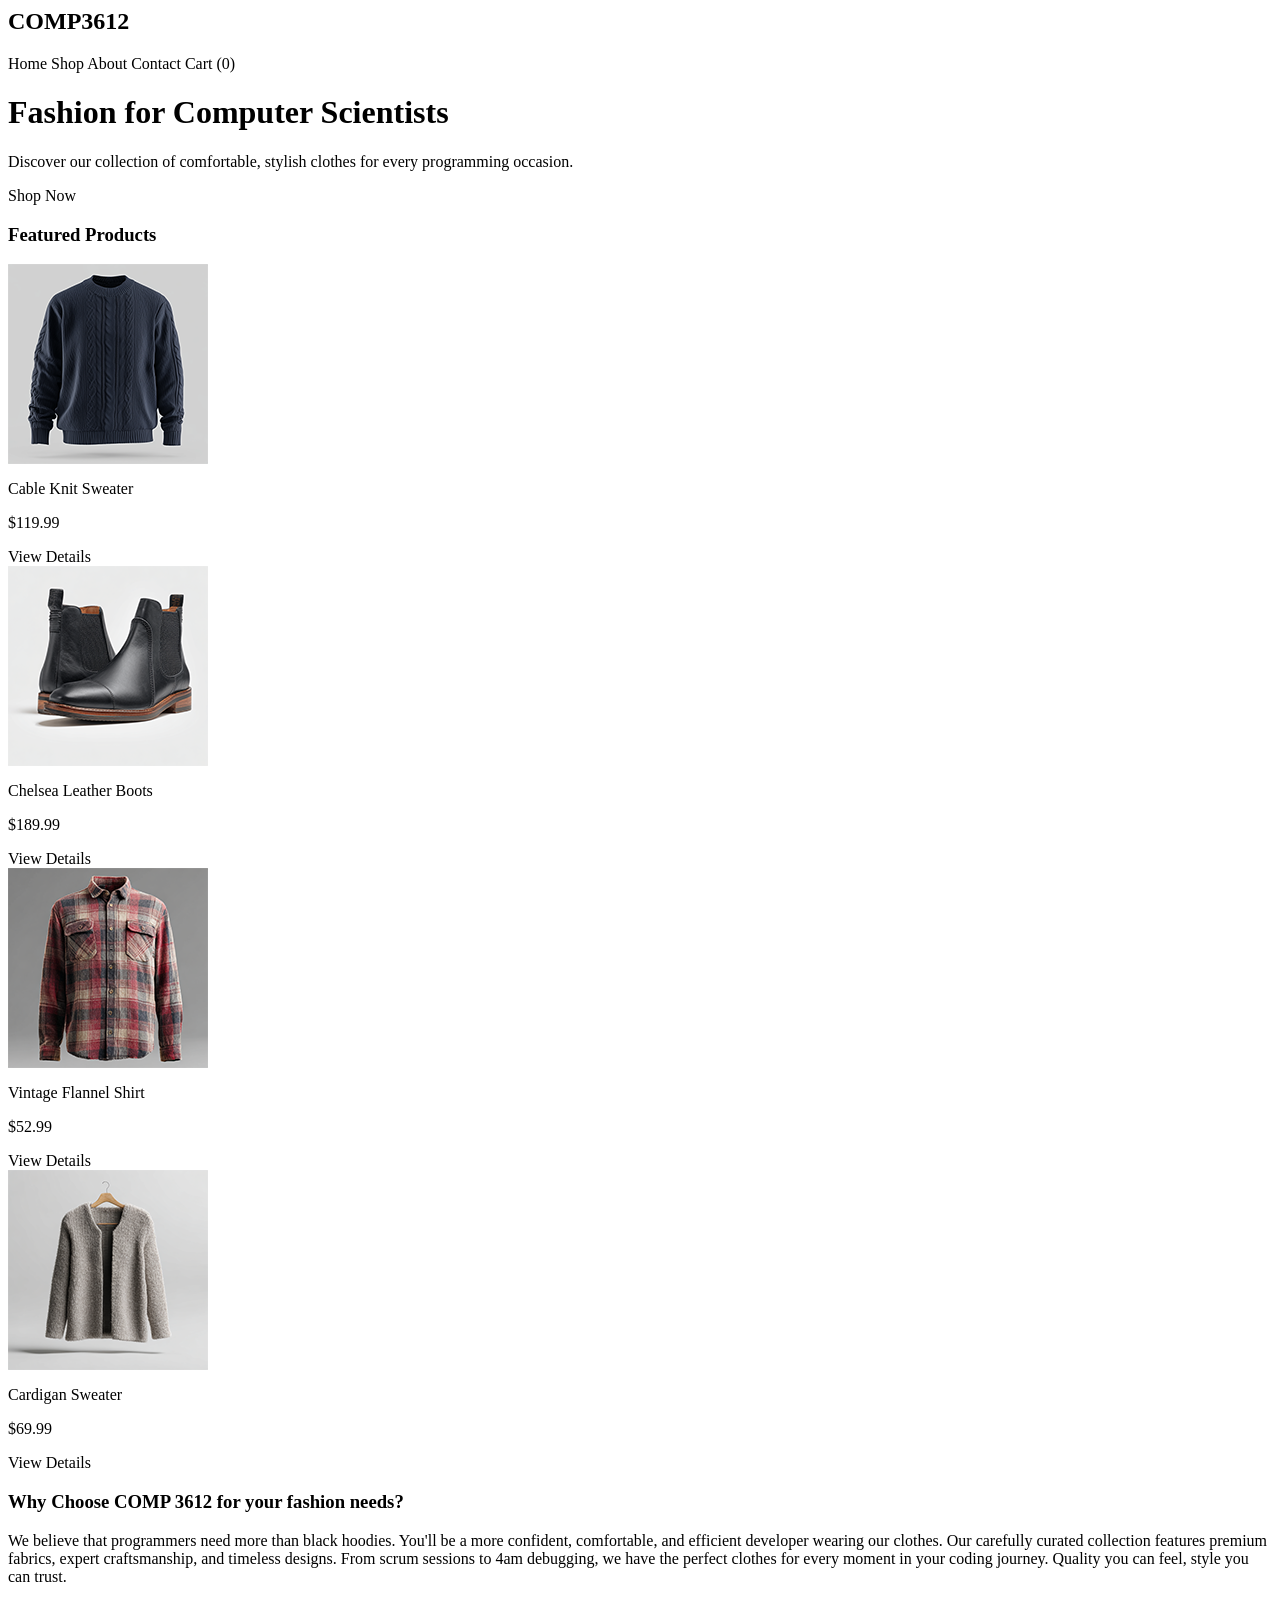
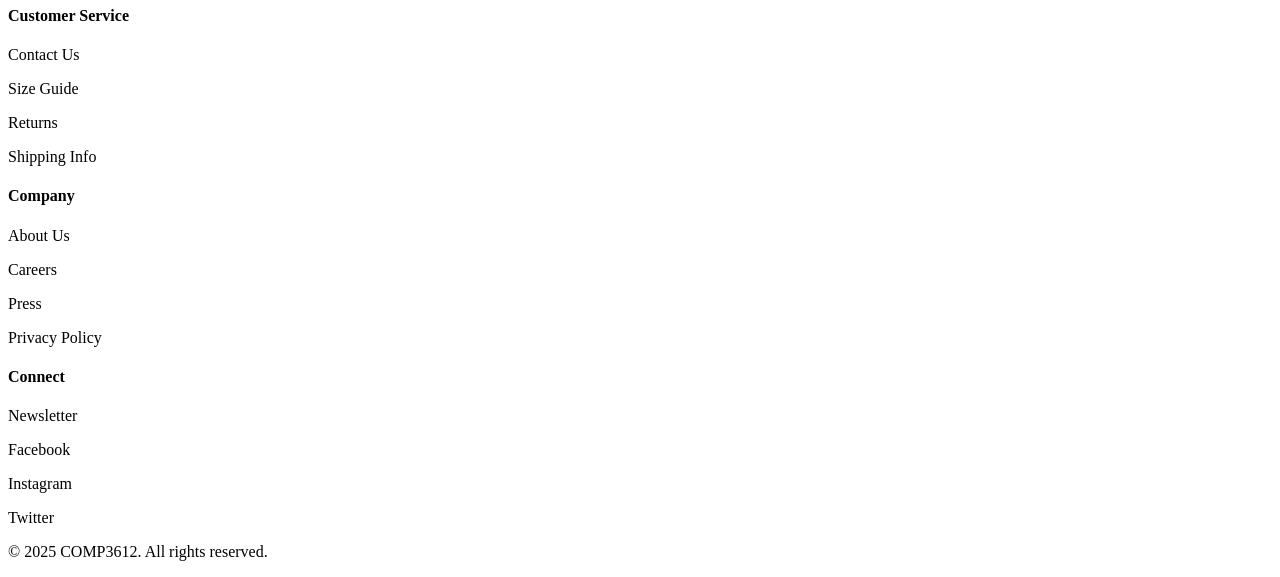
==== index.html @ 3c0b26a4 "home page text added" ====
<html>
    <head>

    </head>
    <body>
        <div>
            <h2> COMP3612 </h2>
            <a> Home </a>
            <a> Shop </a>
            <a> About </a>
            <a> Contact </a>
            <a> Cart (0) </a>
        </div>
        <h1> Fashion for Computer Scientists </h1>
        <p> Discover our collection of comfortable, stylish clothes for every programming occasion. </p>
        <a> Shop Now </a>
        <h3> Featured Products </h3>
        <div>
            <img src="images/003-small-front.png">
            <p> Cable Knit Sweater </p>
            <p> $119.99 </p>
            <a> View Details </a>
        </div>
        <div>
            <img src="images/008-small-front.png">
            <p> Chelsea Leather Boots </p>
            <p> $189.99 </p>
            <a> View Details </a>
        </div>
        <div>
            <img src="images/011-small-front.png">
            <p> Vintage Flannel Shirt </p>
            <p> $52.99 </p>
            <a> View Details </a>
        </div>
        <div>
            <img src="images/009-small-front.png">
            <p> Cardigan Sweater </p>
            <p> $69.99 </p>
            <a> View Details </a>
        </div>
        <h3> Why Choose COMP 3612 for your fashion needs? </h3>
        <p> We believe that programmers need more than black hoodies. You'll be a more confident, comfortable, and efficient 
            developer wearing our clothes. Our carefully curated collection features premium fabrics, expert craftsmanship,
             and timeless designs. From scrum sessions to 4am debugging, we have the perfect clothes for every moment in your
              coding journey. Quality you can feel, style you can trust.</p>
    </body>
    <h4> Customer Service </h4>
    <p> Contact Us </p>
    <p> Size Guide </p>
    <p> Returns </p>
    <p> Shipping Info </p>
    <h4> Company </h4>
    <p> About Us </p>
    <p> Careers </p>
    <p> Press</p>
    <p> Privacy Policy </p>
    <h4> Connect </h4>
    <p> Newsletter </p>
    <p> Facebook </p>
    <p> Instagram </p>
    <p> Twitter </p>
    <p> &copy; 2025 COMP3612. All rights reserved. </p>
</html>
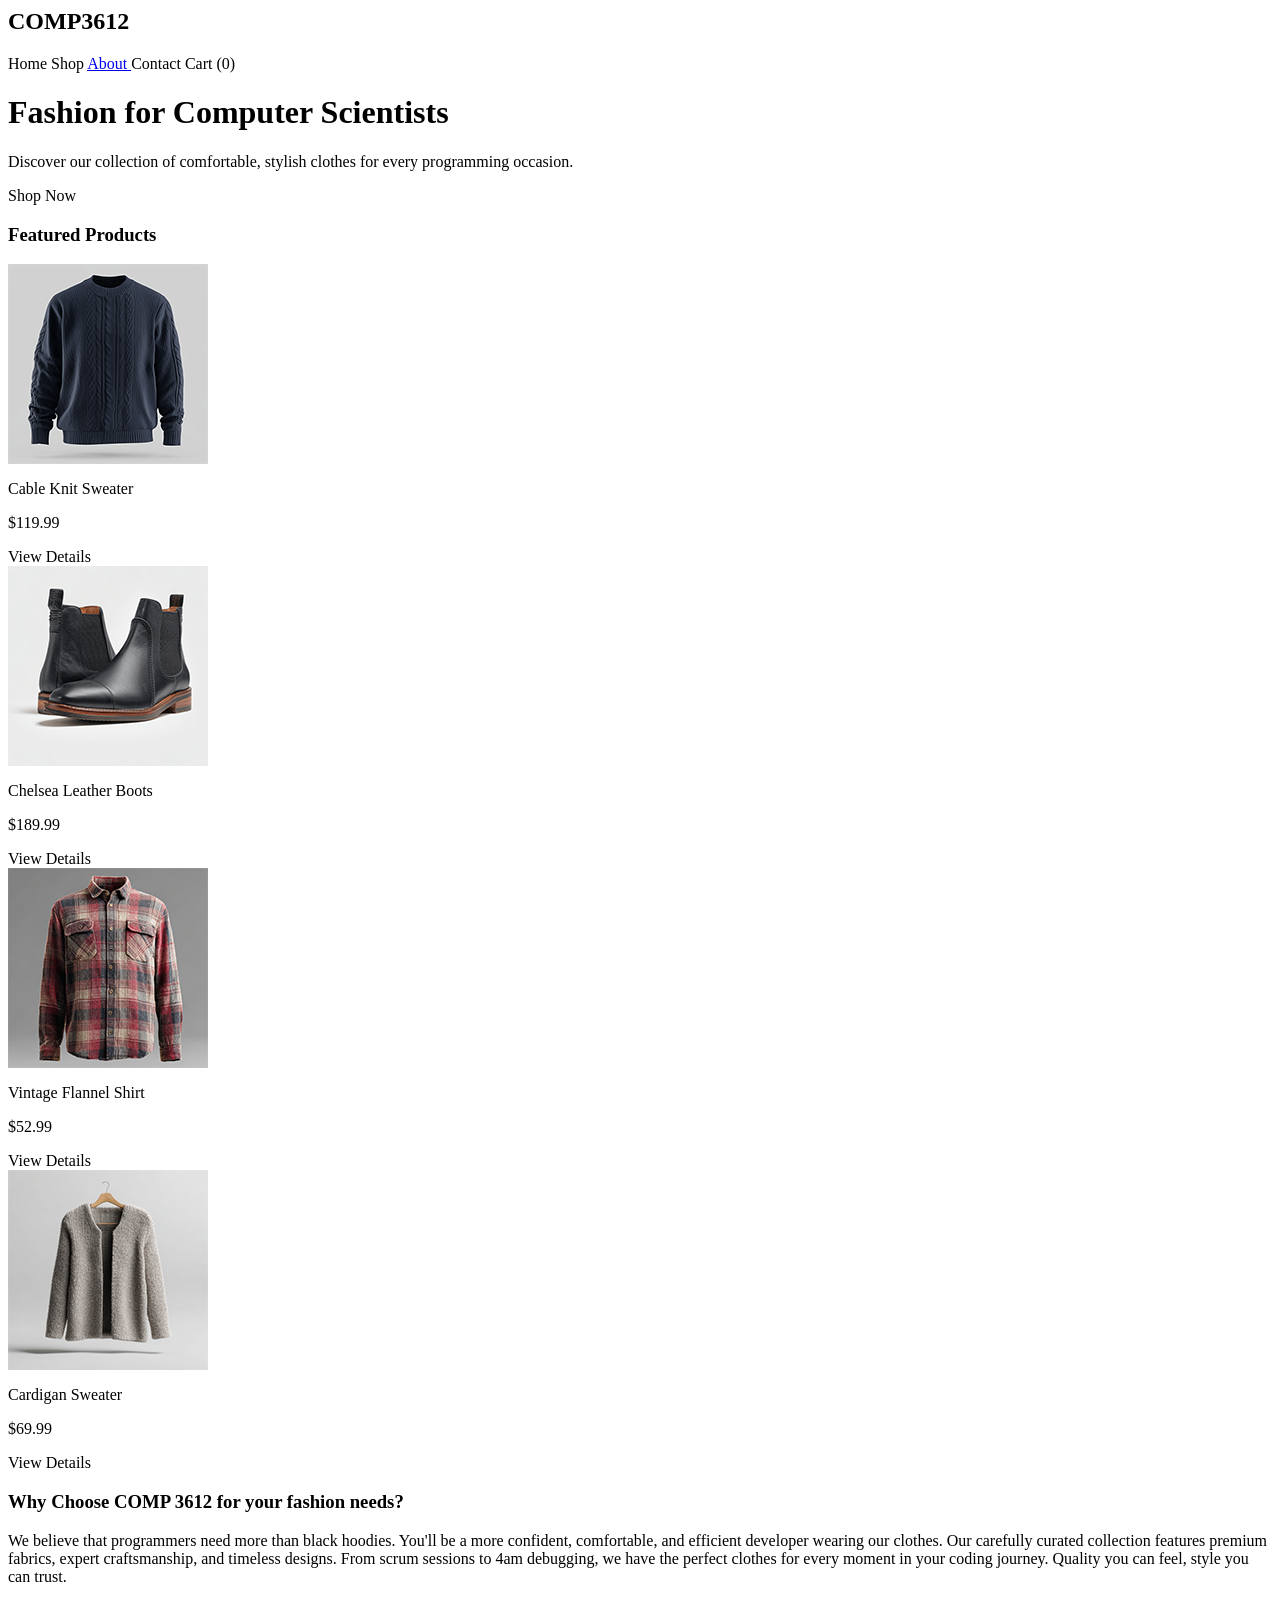
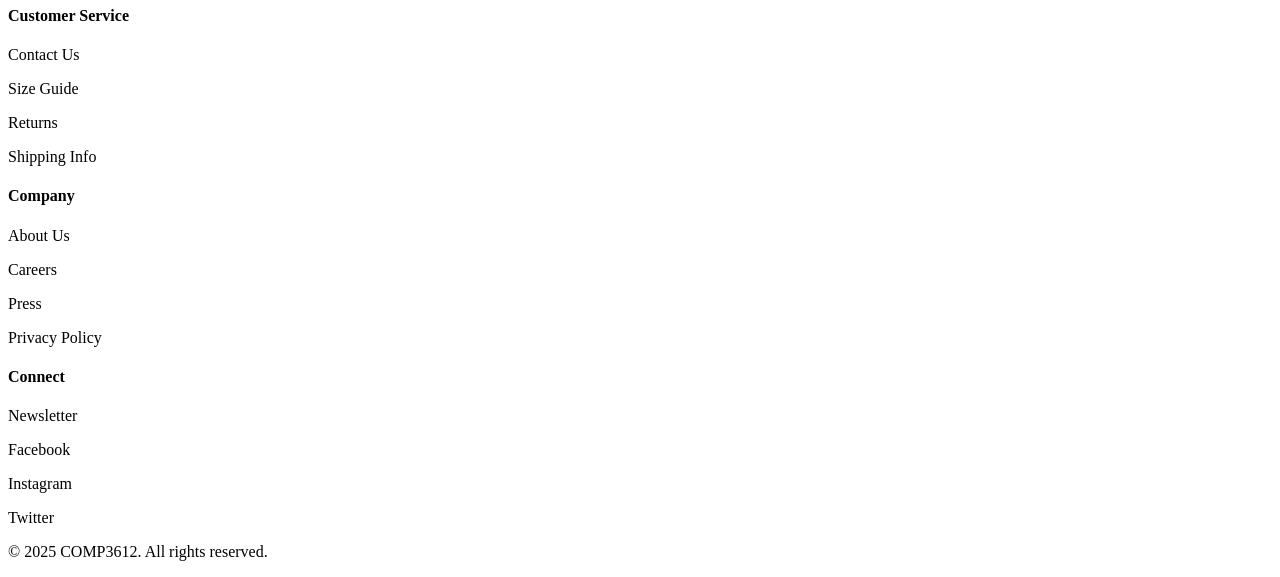
==== commit 83528ce2: "added all text" ====
--- a/index.html
+++ b/index.html
@@ -7,7 +7,7 @@
             <h2> COMP3612 </h2>
             <a> Home </a>
             <a> Shop </a>
-            <a> About </a>
+            <a href="about.html"> About </a>
             <a> Contact </a>
             <a> Cart (0) </a>
         </div>
@@ -40,25 +40,30 @@
             <a> View Details </a>
         </div>
         <h3> Why Choose COMP 3612 for your fashion needs? </h3>
-        <p> We believe that programmers need more than black hoodies. You'll be a more confident, comfortable, and efficient 
+        <p> 
+            We believe that programmers need more than black hoodies. You'll be a more confident, comfortable, and efficient 
             developer wearing our clothes. Our carefully curated collection features premium fabrics, expert craftsmanship,
              and timeless designs. From scrum sessions to 4am debugging, we have the perfect clothes for every moment in your
-              coding journey. Quality you can feel, style you can trust.</p>
+            coding journey. Quality you can feel, style you can trust.
+        </p>
+        <div>
+            <h4> Customer Service </h4>
+            <p> Contact Us </p>
+            <p> Size Guide </p>
+            <p> Returns </p>
+            <p> Shipping Info </p>
+            <h4> Company </h4>
+            <p> About Us </p>
+            <p> Careers </p>
+            <p> Press</p>
+            <p> Privacy Policy </p>
+            <h4> Connect </h4>
+            <p> Newsletter </p>
+            <p> Facebook </p>
+            <p> Instagram </p>
+            <p> Twitter </p>
+            <p> &copy; 2025 COMP3612. All rights reserved. </p>
+        </div>
     </body>
-    <h4> Customer Service </h4>
-    <p> Contact Us </p>
-    <p> Size Guide </p>
-    <p> Returns </p>
-    <p> Shipping Info </p>
-    <h4> Company </h4>
-    <p> About Us </p>
-    <p> Careers </p>
-    <p> Press</p>
-    <p> Privacy Policy </p>
-    <h4> Connect </h4>
-    <p> Newsletter </p>
-    <p> Facebook </p>
-    <p> Instagram </p>
-    <p> Twitter </p>
-    <p> &copy; 2025 COMP3612. All rights reserved. </p>
+    
 </html>
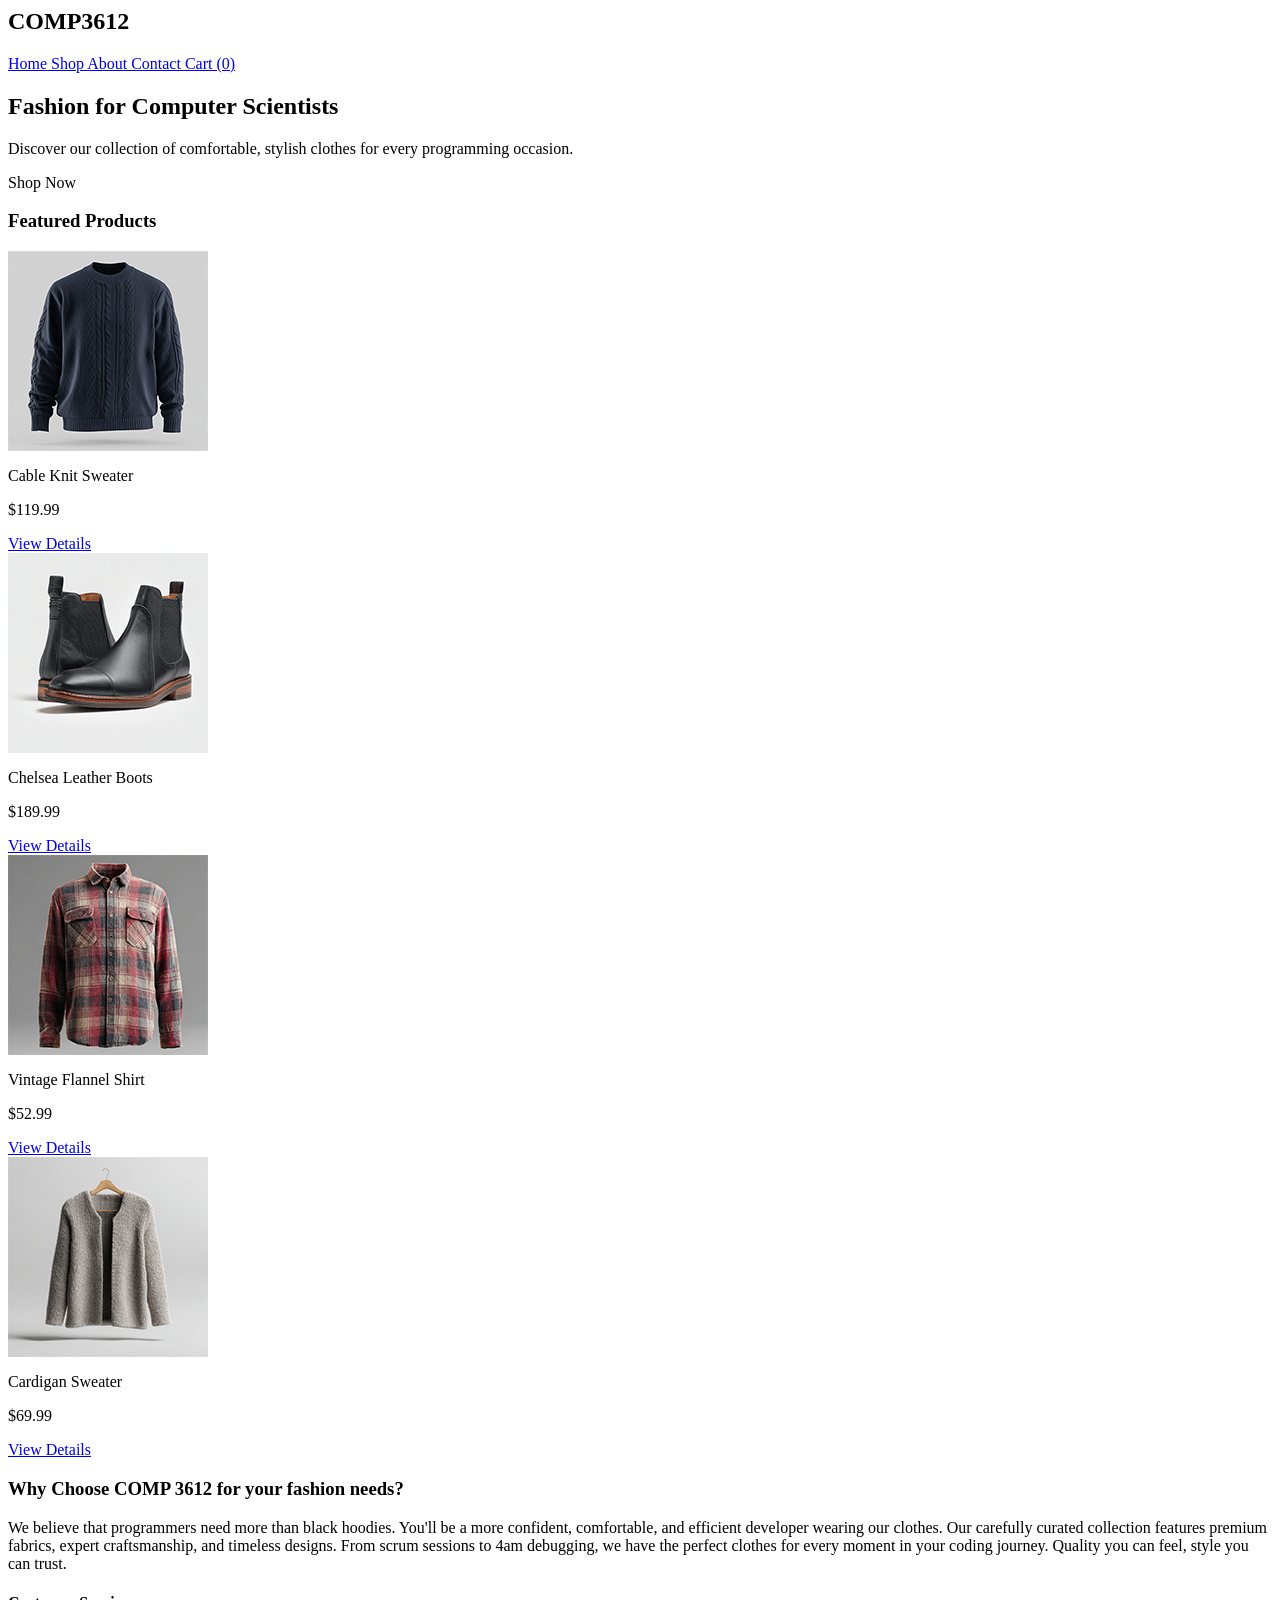
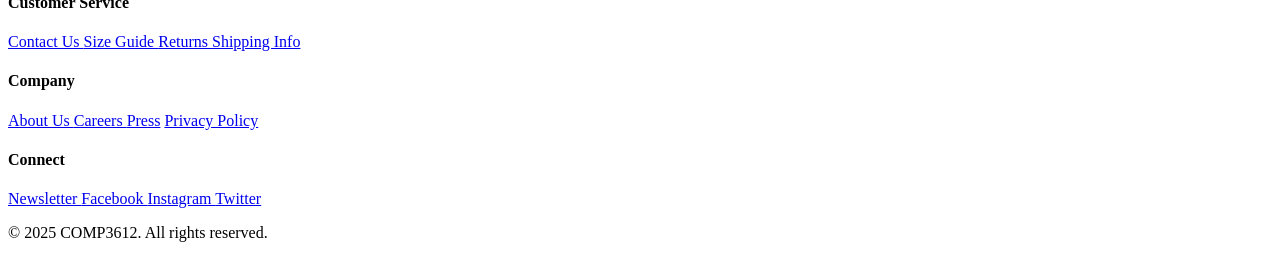
==== commit 9b9dc62a: "improved html files" ====
--- a/index.html
+++ b/index.html
@@ -1,43 +1,48 @@
 <html>
     <head>
-
+        <link rel="stylesheet" href="style.css">
     </head>
     <body>
-        <div>
+        <header>
             <h2> COMP3612 </h2>
-            <a> Home </a>
-            <a> Shop </a>
-            <a href="about.html"> About </a>
-            <a> Contact </a>
-            <a> Cart (0) </a>
-        </div>
-        <h1> Fashion for Computer Scientists </h1>
-        <p> Discover our collection of comfortable, stylish clothes for every programming occasion. </p>
-        <a> Shop Now </a>
-        <h3> Featured Products </h3>
+            <nav>
+                <a href="index.html"> Home </a>
+                <a href="#"> Shop </a>
+                <a href="about.html"> About </a>
+                <a href="#"> Contact </a>
+                <a href="#"> Cart (0) </a>
+            </nav> 
+        </header>
+        <section>
+            <h1> Fashion for Computer Scientists </h1>
+            <p> Discover our collection of comfortable, stylish clothes for every programming occasion. </p>
+            <a> Shop Now </a>
+        </section>
+        <section>
+            <h3> Featured Products </h3>
         <div>
             <img src="images/003-small-front.png">
             <p> Cable Knit Sweater </p>
             <p> $119.99 </p>
-            <a> View Details </a>
+            <a href="product.html"> View Details </a>
         </div>
         <div>
             <img src="images/008-small-front.png">
             <p> Chelsea Leather Boots </p>
             <p> $189.99 </p>
-            <a> View Details </a>
+            <a href="#"> View Details </a>
         </div>
         <div>
             <img src="images/011-small-front.png">
             <p> Vintage Flannel Shirt </p>
             <p> $52.99 </p>
-            <a> View Details </a>
+            <a href="#"> View Details </a>
         </div>
         <div>
             <img src="images/009-small-front.png">
             <p> Cardigan Sweater </p>
             <p> $69.99 </p>
-            <a> View Details </a>
+            <a href="#"> View Details </a>
         </div>
         <h3> Why Choose COMP 3612 for your fashion needs? </h3>
         <p> 
@@ -46,24 +51,25 @@
              and timeless designs. From scrum sessions to 4am debugging, we have the perfect clothes for every moment in your
             coding journey. Quality you can feel, style you can trust.
         </p>
-        <div>
+        <footer>
+        </section>  
             <h4> Customer Service </h4>
-            <p> Contact Us </p>
-            <p> Size Guide </p>
-            <p> Returns </p>
-            <p> Shipping Info </p>
+            <a href="#"> Contact Us </a>
+            <a href="#"> Size Guide </a>
+            <a href="#"> Returns </a>
+            <a href="#"> Shipping Info </a>
             <h4> Company </h4>
-            <p> About Us </p>
-            <p> Careers </p>
-            <p> Press</p>
-            <p> Privacy Policy </p>
+            <a href="#"> About Us </a>
+            <a href="#"> Careers </a>
+            <a href="#"> Press</a>
+            <a href="#"> Privacy Policy </a>
             <h4> Connect </h4>
-            <p> Newsletter </p>
-            <p> Facebook </p>
-            <p> Instagram </p>
-            <p> Twitter </p>
+            <a href="#"> Newsletter </a>
+            <a href="#"> Facebook </a>
+            <a href="#"> Instagram </a>
+            <a href="#"> Twitter </a>
             <p> &copy; 2025 COMP3612. All rights reserved. </p>
-        </div>
+        </footer>
     </body>
     
 </html>
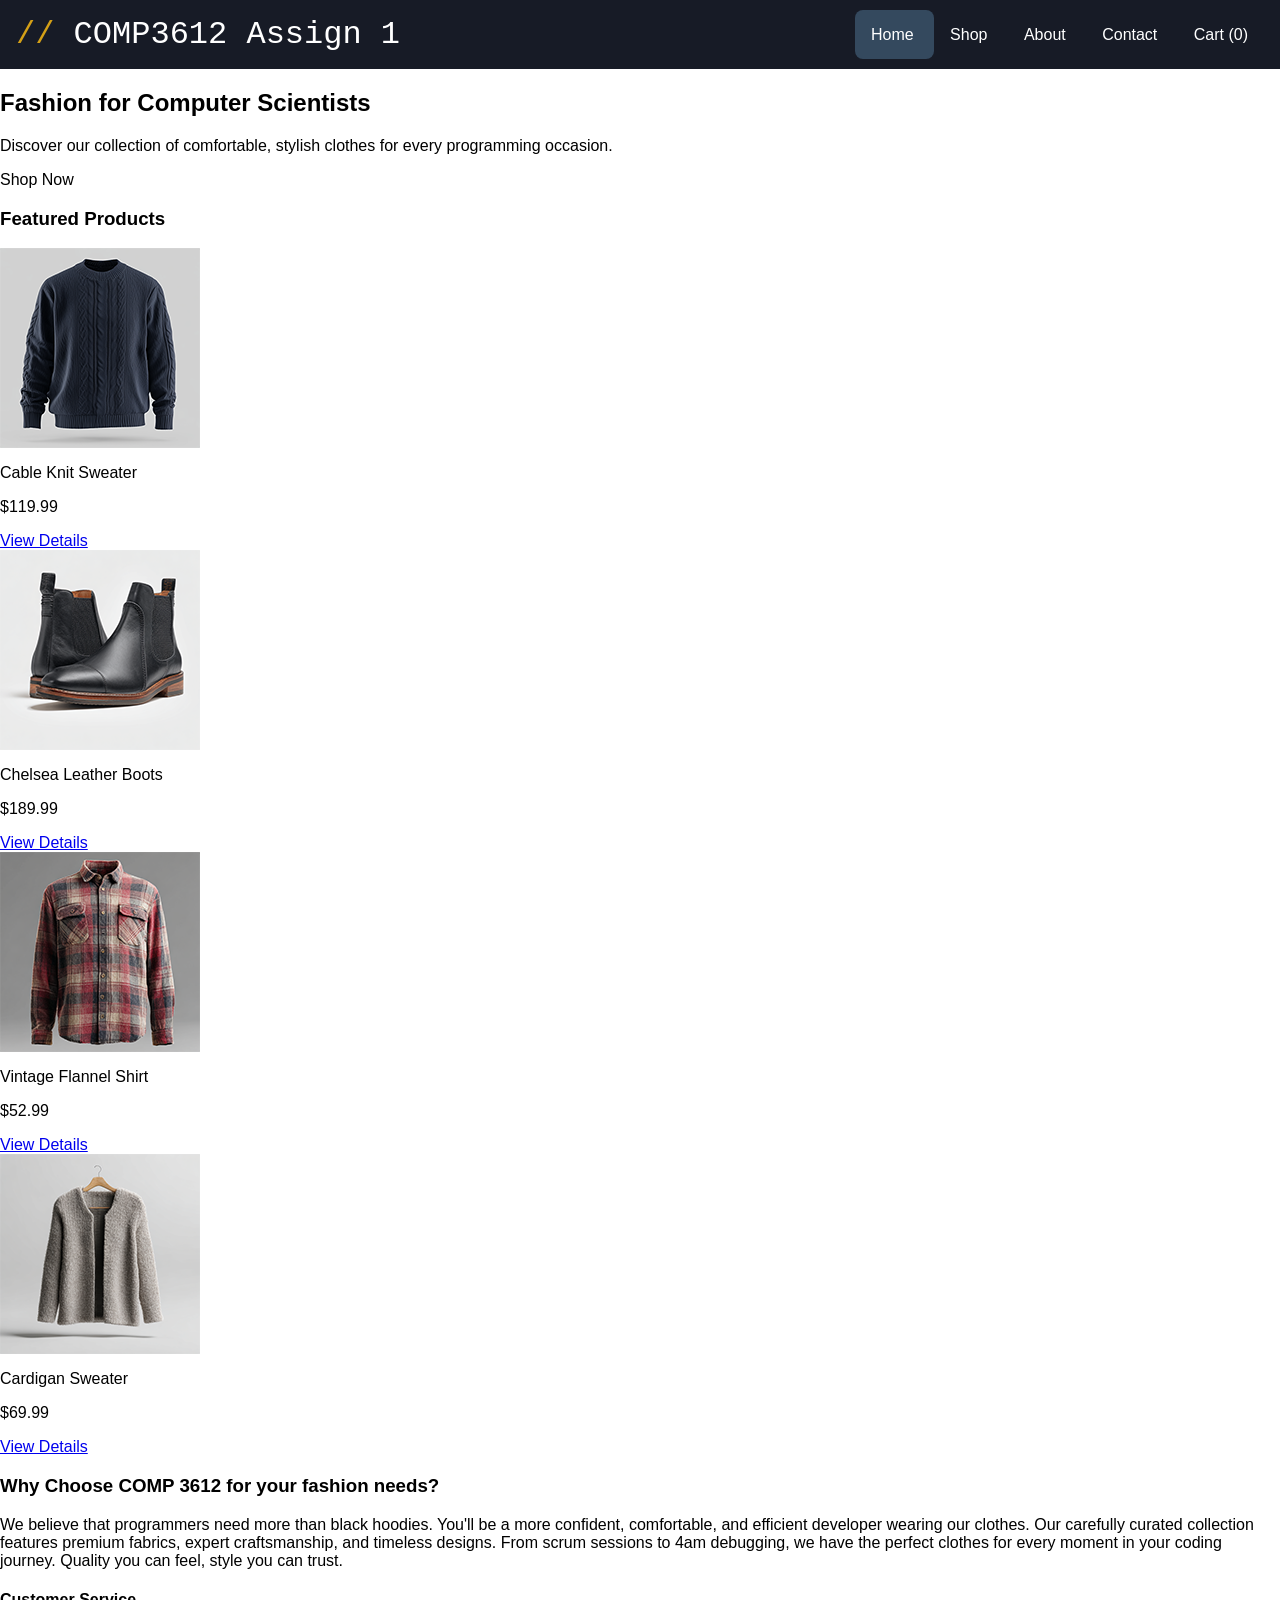
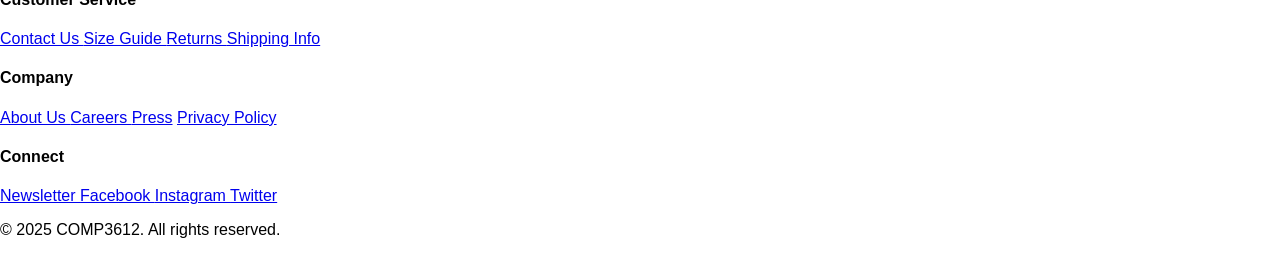
==== commit 1fa1f29b: "created headers" ====
--- a/index.html
+++ b/index.html
@@ -4,9 +4,12 @@
     </head>
     <body>
         <header>
-            <h2> COMP3612 </h2>
+            <div class="title">
+                <span id="title-logo"> // </span>
+                <span> COMP3612 Assign 1 </span>
+            </div>
             <nav>
-                <a href="index.html"> Home </a>
+                <a href="index.html" class="active"> Home </a>
                 <a href="#"> Shop </a>
                 <a href="about.html"> About </a>
                 <a href="#"> Contact </a>
--- a/style.css
+++ b/style.css
@@ -0,0 +1,38 @@
+body { 
+    margin: 0;
+    font-family: sans-serif;
+}
+
+header {
+    display: grid;
+    background-color: #171B26;
+    grid-template-columns: 1fr auto;
+    align-items: center;
+    grid-auto-flow: column;
+    padding: 1rem;
+}
+
+.title {
+    font-family: "JetBrains Mono", monospace;
+    font-size: 2rem;
+    color: white;
+}
+
+#title-logo {
+    color: #d4a017;
+}
+
+nav a {
+    color: white;
+    padding: 1rem;
+    border-radius: 0.5rem;
+    text-decoration: none;
+}
+
+nav .active {
+    background-color: #34495e;
+}
+
+.hero {
+    
+}
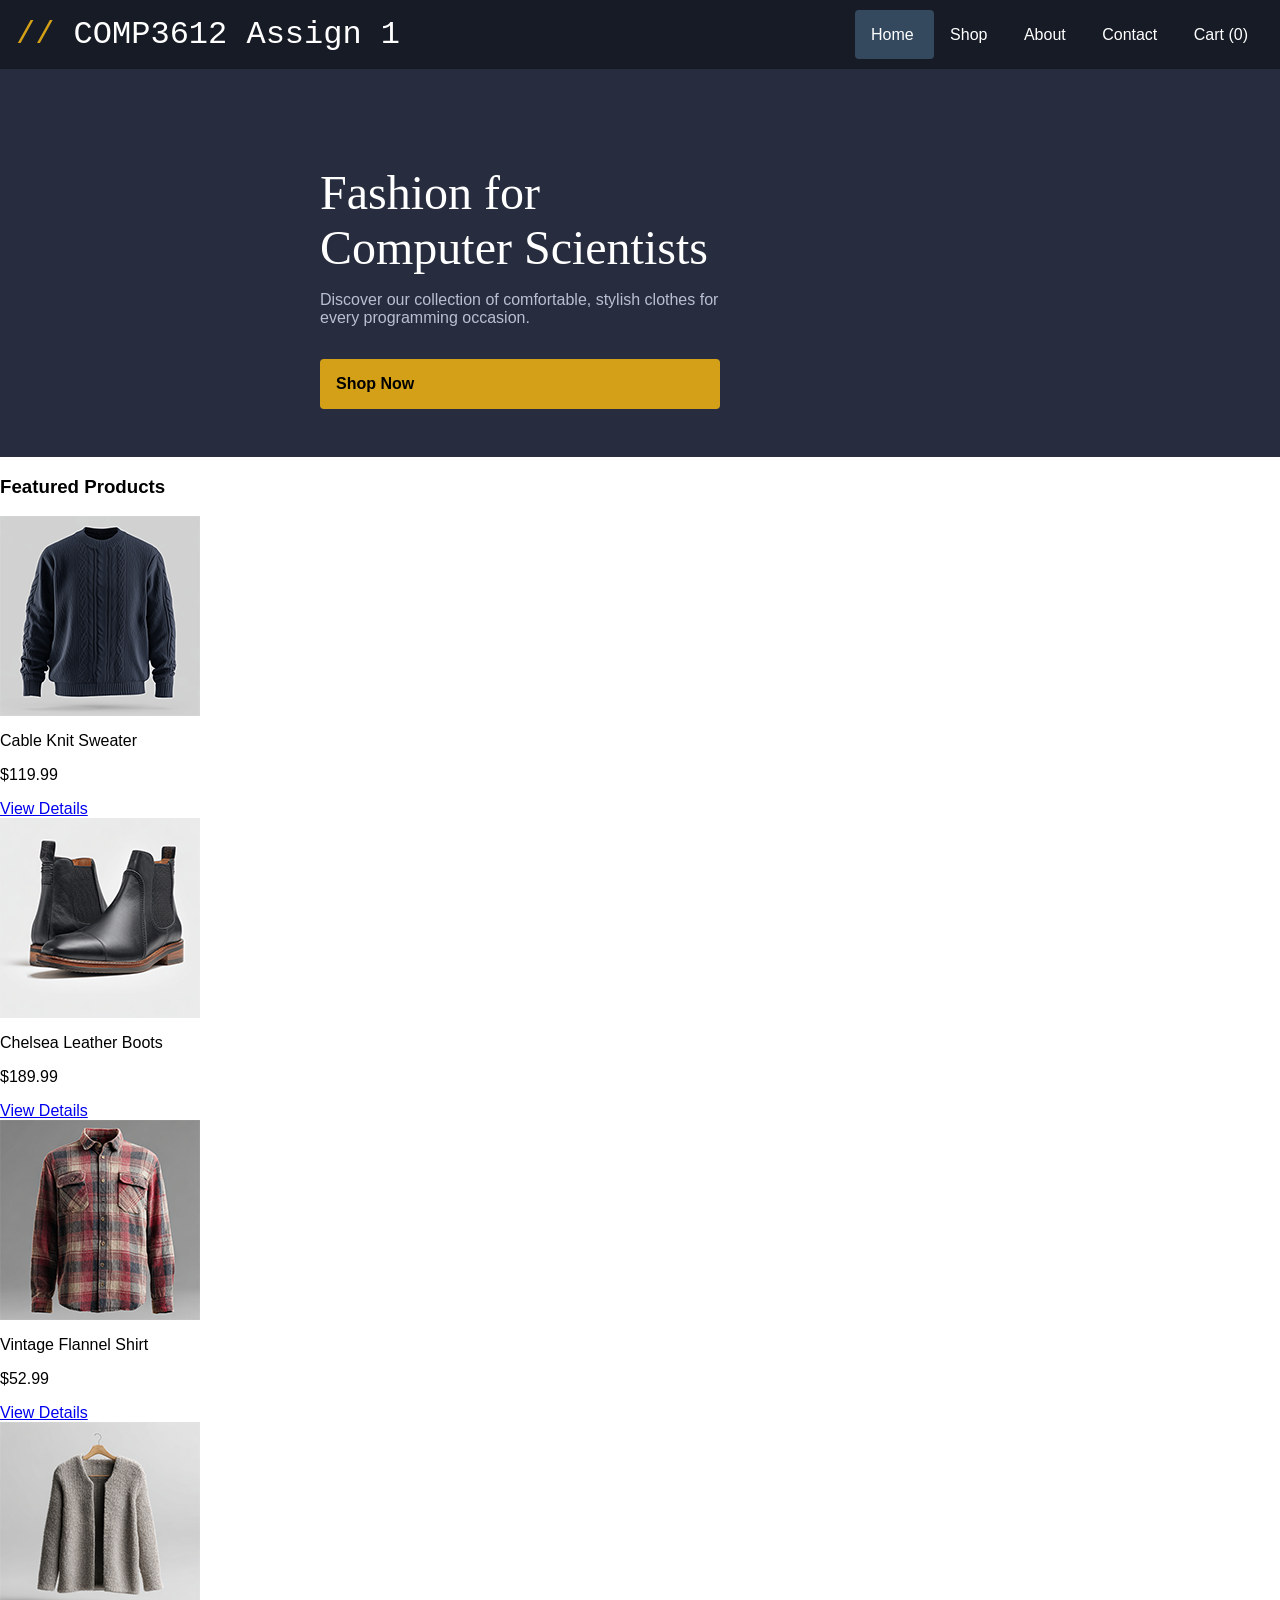
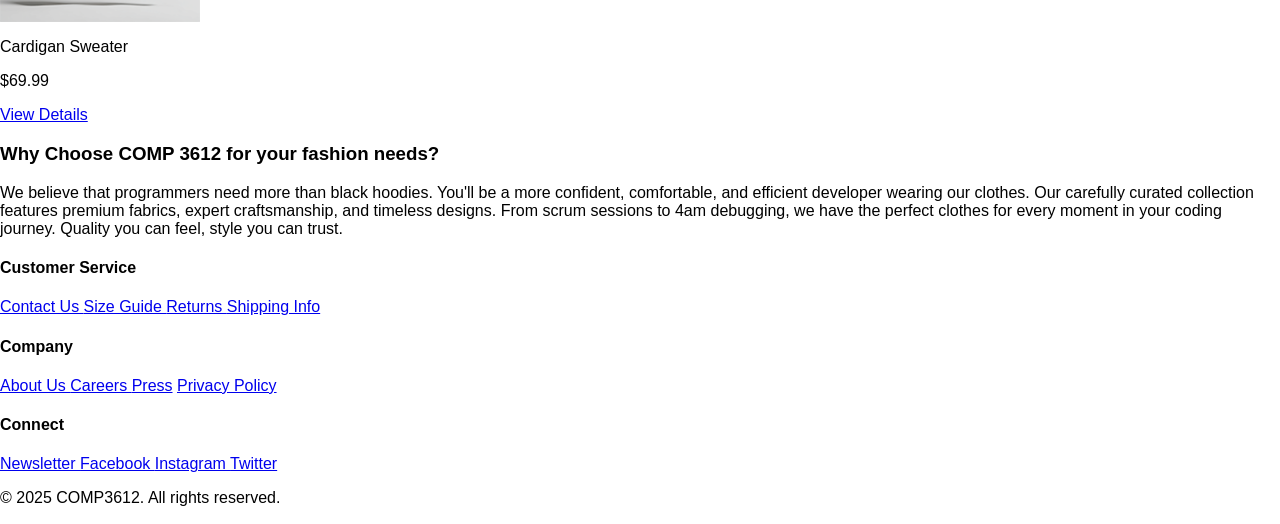
==== commit 4cbc2589: "styled index hero" ====
--- a/index.html
+++ b/index.html
@@ -5,7 +5,7 @@
     <body>
         <header>
             <div class="title">
-                <span id="title-logo"> // </span>
+                <span class="title-logo"> // </span>
                 <span> COMP3612 Assign 1 </span>
             </div>
             <nav>
@@ -16,10 +16,12 @@
                 <a href="#"> Cart (0) </a>
             </nav> 
         </header>
-        <section>
-            <h1> Fashion for Computer Scientists </h1>
-            <p> Discover our collection of comfortable, stylish clothes for every programming occasion. </p>
-            <a> Shop Now </a>
+        <section class="hero">
+            <div class="hero-contents">
+                <h1> Fashion for Computer Scientists </h1>
+                <p> Discover our collection of comfortable, stylish clothes for every programming occasion. </p>
+                <a> Shop Now </a>
+            </div>
         </section>
         <section>
             <h3> Featured Products </h3>
--- a/style.css
+++ b/style.css
@@ -18,14 +18,14 @@
     color: white;
 }
 
-#title-logo {
+.title-logo {
     color: #d4a017;
 }
 
 nav a {
     color: white;
     padding: 1rem;
-    border-radius: 0.5rem;
+    border-radius: 0.25rem;
     text-decoration: none;
 }
 
@@ -34,5 +34,40 @@
 }
 
 .hero {
-    
+    background-color: #272D3F;
+    display: grid;
+    grid-template-columns: 1fr minmax(0, 400px) 1.75fr;
+    align-items: center;
+}
+
+.hero-contents {
+    grid-column: 2;
+    margin-top: 6rem;
+    margin-bottom: 3rem;
+    justify-items: start;
+}
+
+h1 {
+    color: white;
+    font-size: 3rem;
+    font-weight: 100;
+    font-family: Georgia, 'Times New Roman', Times, serif;
+}
+
+.hero-contents h1 {
+    margin: 0;
+}
+
+.hero-contents p {
+    color: #b9bfd1;
+    margin-top: 1rem;
+    margin-bottom: 2rem;
+}
+
+.hero-contents a {
+    display: block;
+    background-color: #d4a017;
+    padding: 1rem;
+    border-radius: 0.25rem;
+    font-weight: bold;
 }
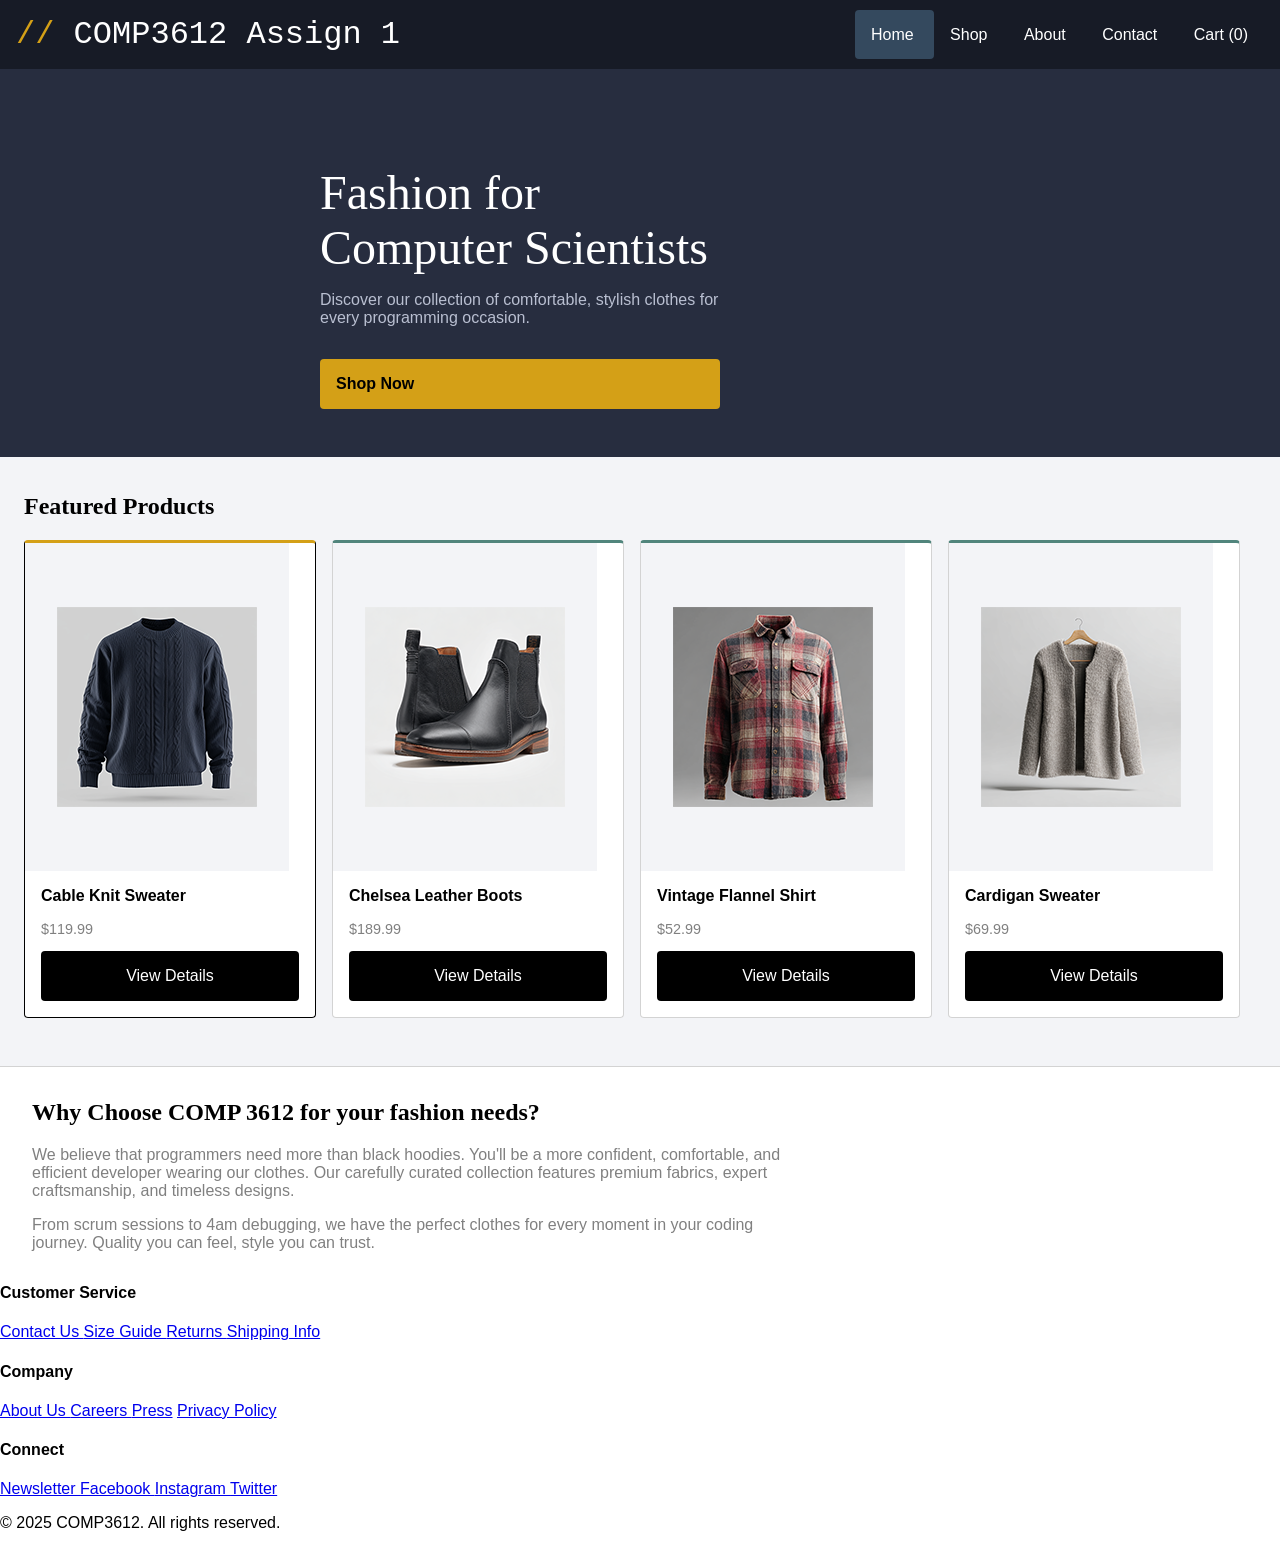
==== commit 2c878296: "styled index featured items and why" ====
--- a/index.html
+++ b/index.html
@@ -20,44 +20,59 @@
             <div class="hero-contents">
                 <h1> Fashion for Computer Scientists </h1>
                 <p> Discover our collection of comfortable, stylish clothes for every programming occasion. </p>
-                <a> Shop Now </a>
+                <a href="product.html"> Shop Now </a>
             </div>
         </section>
-        <section>
-            <h3> Featured Products </h3>
-        <div>
-            <img src="images/003-small-front.png">
-            <p> Cable Knit Sweater </p>
-            <p> $119.99 </p>
-            <a href="product.html"> View Details </a>
-        </div>
-        <div>
-            <img src="images/008-small-front.png">
-            <p> Chelsea Leather Boots </p>
-            <p> $189.99 </p>
-            <a href="#"> View Details </a>
-        </div>
-        <div>
-            <img src="images/011-small-front.png">
-            <p> Vintage Flannel Shirt </p>
-            <p> $52.99 </p>
-            <a href="#"> View Details </a>
-        </div>
-        <div>
-            <img src="images/009-small-front.png">
-            <p> Cardigan Sweater </p>
-            <p> $69.99 </p>
-            <a href="#"> View Details </a>
-        </div>
-        <h3> Why Choose COMP 3612 for your fashion needs? </h3>
-        <p> 
-            We believe that programmers need more than black hoodies. You'll be a more confident, comfortable, and efficient 
-            developer wearing our clothes. Our carefully curated collection features premium fabrics, expert craftsmanship,
-             and timeless designs. From scrum sessions to 4am debugging, we have the perfect clothes for every moment in your
-            coding journey. Quality you can feel, style you can trust.
-        </p>
+        <section class="featured">
+            <h2> Featured Products </h2>
+            <div class="featured-cards">
+                <div class="featured-card active">
+                    <img src="images/003-small-front.png">
+                    <div class="featured-card-text">
+                        <p class="featured-product"> Cable Knit Sweater </p>
+                        <p class="featured-price"> $119.99 </p>
+                        <a href="product.html"> View Details </a>
+                    </div>
+                </div>
+                <div class="featured-card">
+                    <img src="images/008-small-front.png">
+                    <div class="featured-card-text">
+                        <p class="featured-product"> Chelsea Leather Boots </p>
+                        <p class="featured-price"> $189.99 </p>
+                        <a href="#"> View Details </a>
+                    </div>
+                </div>
+                <div class="featured-card">
+                    <img src="images/011-small-front.png">
+                    <div class="featured-card-text">
+                        <p class="featured-product"> Vintage Flannel Shirt </p>
+                        <p class="featured-price"> $52.99 </p>
+                        <a href="#"> View Details </a>
+                    </div>
+                </div>
+                <div class="featured-card">
+                    <img src="images/009-small-front.png">
+                    <div class="featured-card-text">
+                        <p class="featured-product"> Cardigan Sweater </p>
+                        <p class="featured-price"> $69.99 </p>
+                        <a href="#"> View Details </a>
+                    </div>
+                </div>
+            </div>
+        </section> 
+        <section class="why">
+            <h2> Why Choose COMP 3612 for your fashion needs? </h2>
+            <p> 
+                We believe that programmers need more than black hoodies. You'll be a more confident, comfortable, and efficient 
+                developer wearing our clothes. Our carefully curated collection features premium fabrics, expert craftsmanship, 
+                and timeless designs.
+            </p>
+            <p> 
+                From scrum sessions to 4am debugging, we have the perfect clothes for every moment in your
+                coding journey. Quality you can feel, style you can trust.
+            </p>
+        </section>
         <footer>
-        </section>  
             <h4> Customer Service </h4>
             <a href="#"> Contact Us </a>
             <a href="#"> Size Guide </a>
--- a/style.css
+++ b/style.css
@@ -1,6 +1,16 @@
 body { 
     margin: 0;
     font-family: sans-serif;
+}
+
+h1{
+    font-weight: 100;
+    font-family: Georgia, 'Times New Roman', Times, serif;
+}
+
+h2{
+    font-weight: bold;
+    font-family: Georgia, 'Times New Roman', Times, serif;
 }
 
 header {
@@ -47,15 +57,10 @@
     justify-items: start;
 }
 
-h1 {
+.hero-contents h1 {
+    margin: 0;
     color: white;
     font-size: 3rem;
-    font-weight: 100;
-    font-family: Georgia, 'Times New Roman', Times, serif;
-}
-
-.hero-contents h1 {
-    margin: 0;
 }
 
 .hero-contents p {
@@ -67,7 +72,77 @@
 .hero-contents a {
     display: block;
     background-color: #d4a017;
+    color: black;
     padding: 1rem;
     border-radius: 0.25rem;
     font-weight: bold;
+    text-decoration: none;
+}
+
+.featured {
+    background-color: #F3F4F7;
+    padding-top: 1rem;
+    padding-left: 1.5rem;
+    padding-right: 1.5rem;
+    padding-bottom: 3rem;
+    border-bottom: 1px solid lightgray;
+}
+
+.featured-cards {
+    display: grid;
+    grid-auto-flow: column;
+    align-items: center;
+}
+
+.featured-card {
+    background-color: white;
+    border: 0.5px solid lightgray;
+    border-top: 3.5px solid #51857C;
+    border-radius: 0.25rem;
+    margin-right: 1rem;
+}
+
+.featured-cards .active {
+    border: 1px solid black;
+    border-top: 3.5px solid #d4a017
+}
+
+.featured-card img {
+    background-color: #F3F4F7;
+    padding: 2rem;
+    padding-top: 4rem;
+    padding-bottom: 4rem;
+}
+
+.featured-card-text {
+    padding: 1rem;
+    padding-top: 0rem;
+}
+
+.featured-product {
+    font-weight: bold;
+}
+
+.featured-price {
+    font-size: 0.9rem;
+    color: gray;
+}
+
+.featured-card a {
+    display: block;
+    background-color: black;
+    color: white;
+    padding: 1rem;
+    border-radius: 0.25rem;
+    text-decoration: none;
+    text-align: center;
+}
+
+.why {
+    margin: 2rem;
+    margin-right: 30rem;
+}
+
+.why p {
+    color: gray;
 }
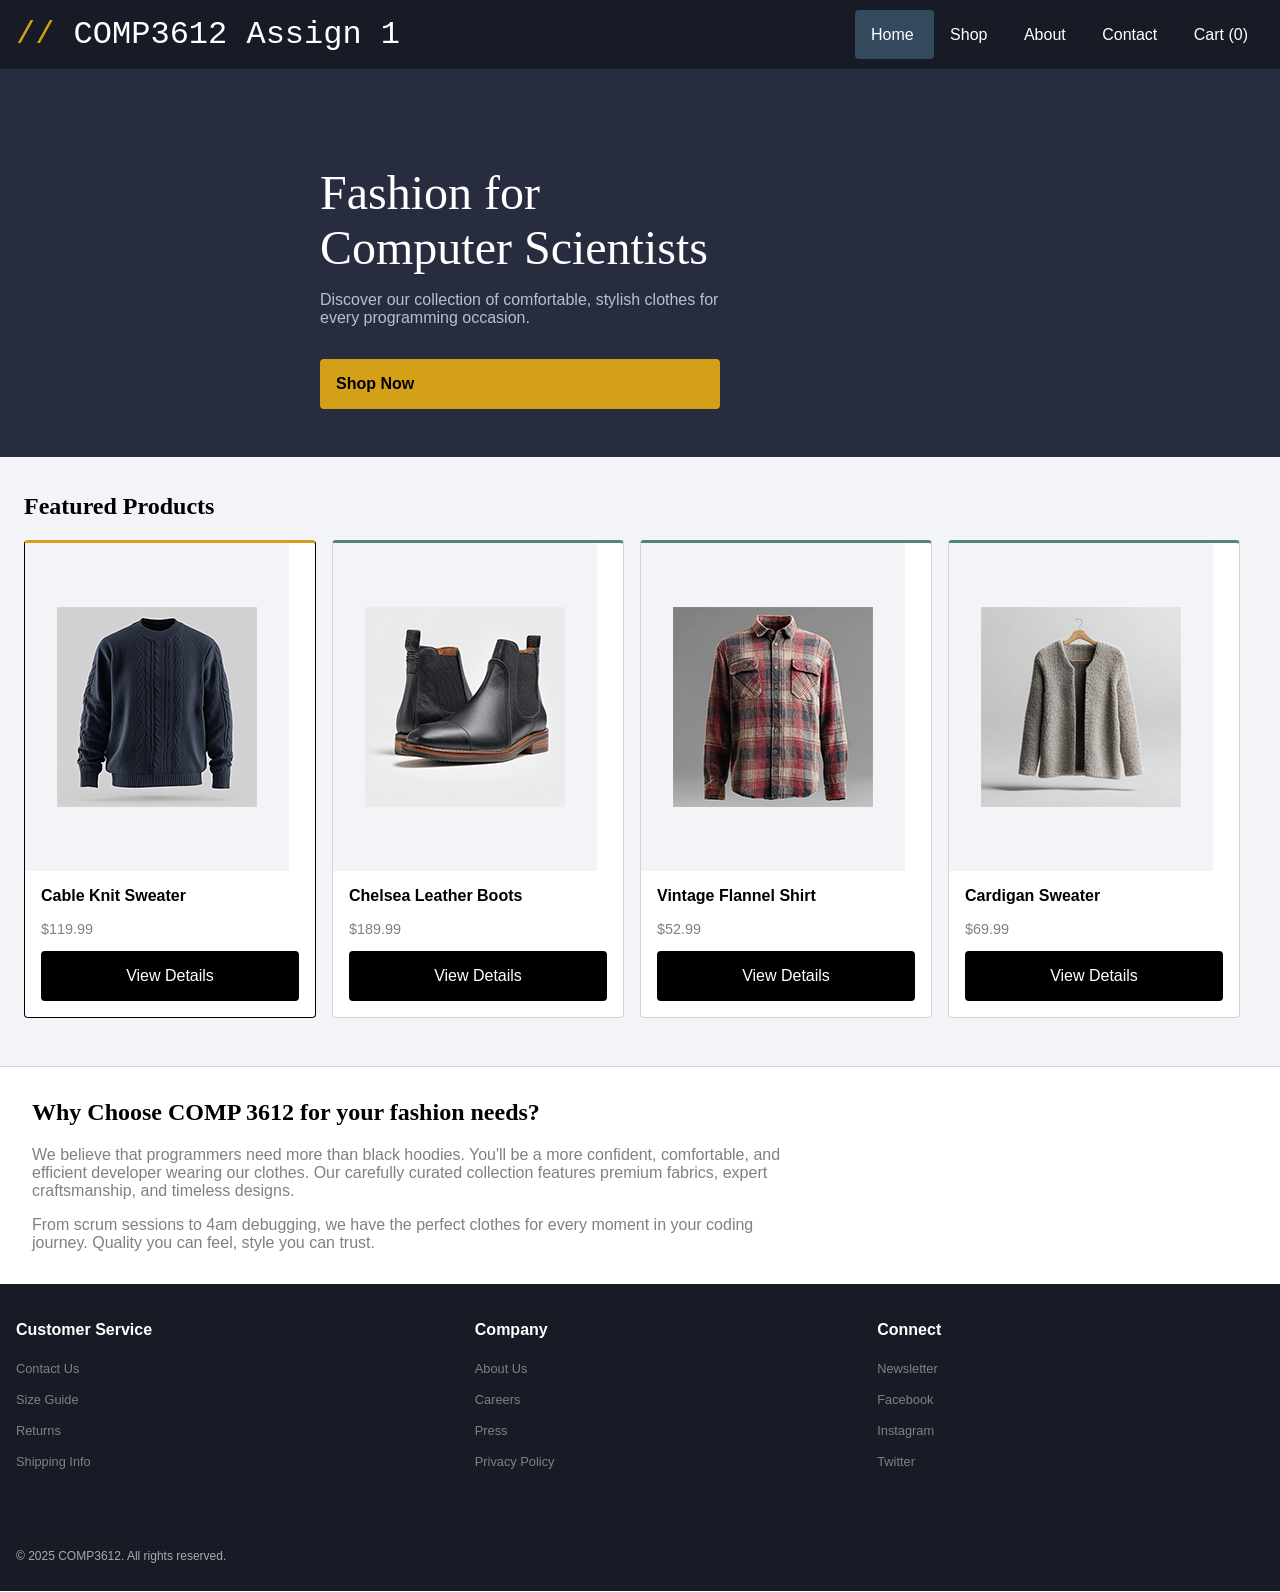
==== commit 0dedc27b: "created footer" ====
--- a/index.html
+++ b/index.html
@@ -73,21 +73,29 @@
             </p>
         </section>
         <footer>
-            <h4> Customer Service </h4>
-            <a href="#"> Contact Us </a>
-            <a href="#"> Size Guide </a>
-            <a href="#"> Returns </a>
-            <a href="#"> Shipping Info </a>
-            <h4> Company </h4>
-            <a href="#"> About Us </a>
-            <a href="#"> Careers </a>
-            <a href="#"> Press</a>
-            <a href="#"> Privacy Policy </a>
-            <h4> Connect </h4>
-            <a href="#"> Newsletter </a>
-            <a href="#"> Facebook </a>
-            <a href="#"> Instagram </a>
-            <a href="#"> Twitter </a>
+            <nav>
+                <div>
+                    <h4> Customer Service </h4>
+                    <a href="#"> Contact Us </a>
+                    <a href="#"> Size Guide </a>
+                    <a href="#"> Returns </a>
+                    <a href="#"> Shipping Info </a>
+                </div>
+                <div>
+                    <h4> Company </h4>
+                    <a href="#"> About Us </a>
+                    <a href="#"> Careers </a>
+                    <a href="#"> Press</a>
+                    <a href="#"> Privacy Policy </a>
+                </div>
+                <div>
+                    <h4> Connect </h4>
+                    <a href="#"> Newsletter </a>
+                    <a href="#"> Facebook </a>
+                    <a href="#"> Instagram </a>
+                    <a href="#"> Twitter </a>
+                </div>
+            </nav>
             <p> &copy; 2025 COMP3612. All rights reserved. </p>
         </footer>
     </body>
--- a/style.css
+++ b/style.css
@@ -32,14 +32,14 @@
     color: #d4a017;
 }
 
-nav a {
+header nav a {
     color: white;
     padding: 1rem;
     border-radius: 0.25rem;
     text-decoration: none;
 }
 
-nav .active {
+header nav .active {
     background-color: #34495e;
 }
 
@@ -145,4 +145,32 @@
 
 .why p {
     color: gray;
+}
+
+footer{
+    background-color: #171B26;
+    padding: 1rem;
+}
+
+footer nav {
+    display: grid;
+    grid-auto-flow: column;
+}
+
+footer h4 {
+    color: white;
+}
+
+footer a {
+    display: block;
+    font-size: 0.8rem;
+    color: gray;
+    text-decoration: none;
+    margin-top: 1rem;
+}
+
+footer p {
+    margin-top: 5rem;
+    font-size: 0.75rem;
+    color: darkgray;
 }
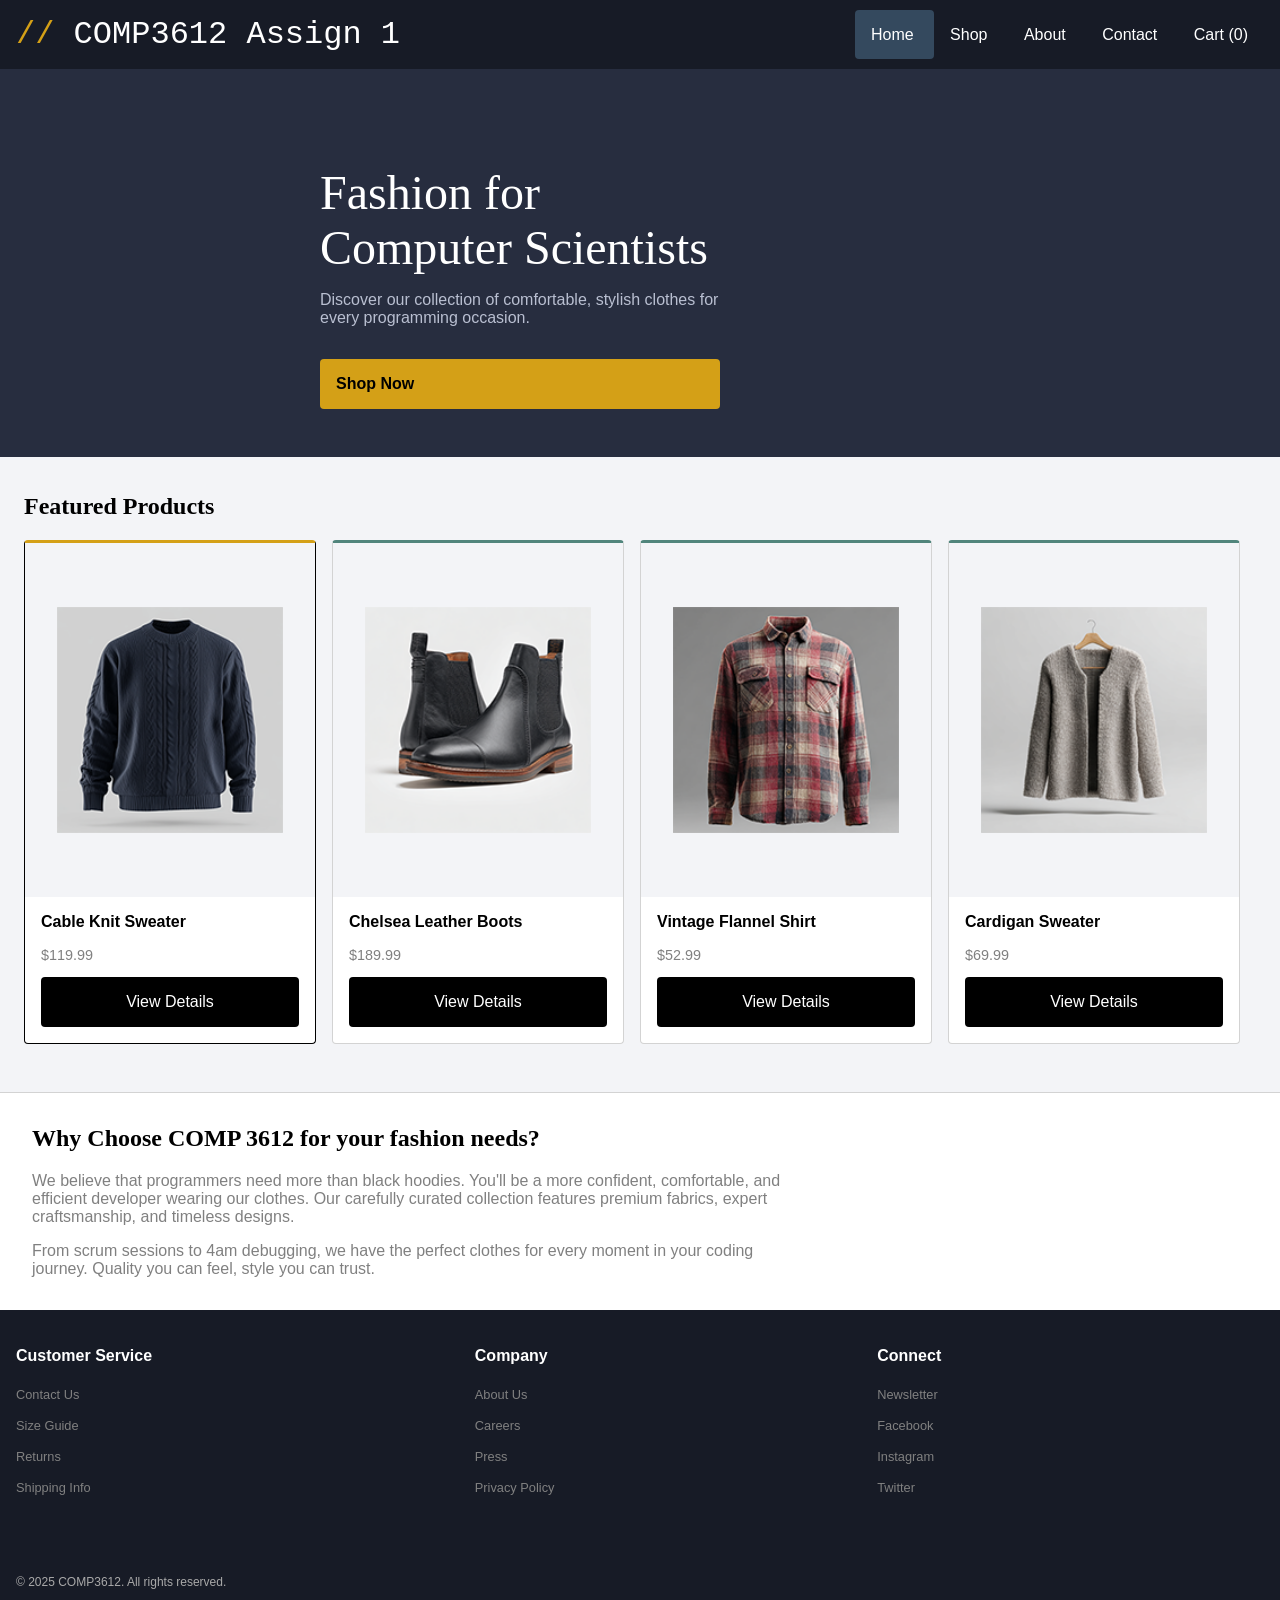
==== commit d417de4b: "fixed shop header" ====
--- a/index.html
+++ b/index.html
@@ -20,7 +20,7 @@
             <div class="hero-contents">
                 <h1> Fashion for Computer Scientists </h1>
                 <p> Discover our collection of comfortable, stylish clothes for every programming occasion. </p>
-                <a href="product.html"> Shop Now </a>
+                <a> Shop Now </a>
             </div>
         </section>
         <section class="featured">
--- a/style.css
+++ b/style.css
@@ -108,6 +108,9 @@
 }
 
 .featured-card img {
+    display: block;
+    width: 100%;
+    box-sizing: border-box;
     background-color: #F3F4F7;
     padding: 2rem;
     padding-top: 4rem;
@@ -145,6 +148,138 @@
 
 .why p {
     color: gray;
+}
+
+.path {
+    padding: 1rem;
+    padding-left: 5rem;
+    padding-top: 0;
+    border-bottom: 1px solid lightgray;
+    color: gray;
+    margin-bottom: 0;
+}
+
+.product-top {
+    background-color: #F3F4F7;
+    padding: 2rem;
+    padding-left: 5rem;
+    padding-right: 5rem;
+    display: grid;
+    grid-template-columns: 1fr 1fr;
+    grid-template-rows: auto auto;
+}
+
+.medium-image {
+    grid-column: 1;
+    grid-row: 1;
+    display: block;
+    width: 100%;
+}
+
+.purchase {
+    grid-column: 2;
+    grid-row: 1;
+    padding-left: 2rem;
+    padding-right: 2rem;
+}
+
+.purchase h2 {
+    padding-right: 15rem;
+}
+
+.total-review {
+    color: #D6A419;
+    font-size: 0.75rem;
+}
+
+.price {
+    font-size: 1.5rem;
+    font-weight: bold;
+}
+
+.purchase p.description {
+    color: gray;
+}
+
+label {
+    display: block;
+    margin-top: 1rem;
+}
+
+button {
+    margin-top: 1rem;
+}
+
+[name="size"] {
+    padding: 0.5rem;
+    background-color: #F3F4F7;
+    border: 1px solid lightgray;
+}
+
+[name="color"] {
+    border: 1px solid lightgray;
+    border-radius: 50%;
+    height: 2rem;
+    width: 2rem;
+}
+
+.white {
+    background-color: #ECE6D8;
+}
+
+.black {
+    background-color: #3A3D45;
+}
+
+.blue {
+    background-color: #1F2B46;
+}
+
+.orange {
+    background-color: #CA8D61;
+}
+
+[type="text"] {
+    display: block;
+}
+
+[type="submit"] {
+    margin-top: 1rem;
+    display: inline;
+    background-color: #d4a017;
+    border: none;
+    color: black;
+    padding: 1rem;
+    border-radius: 0.25rem;
+    font-weight: bold;
+    text-decoration: none;
+}
+
+form span {
+    background-color: F3F4F7;
+    border: 1px solid black;
+    color: black;
+    padding: 1rem;
+    border-radius: 0.25rem;
+    font-weight: bold;
+}
+
+.thumb-images {
+    grid-column: 1;
+    grid-row: 2;
+    display: grid;
+    grid-auto-flow: column;
+}
+
+.thumb-images img {
+    width: 100%;
+}
+
+.product-bottom {
+    background-color: #F3F4F7;
+    padding: 1rem;
+    padding-left: 5rem;
+    padding-right: 5rem;
 }
 
 footer{
